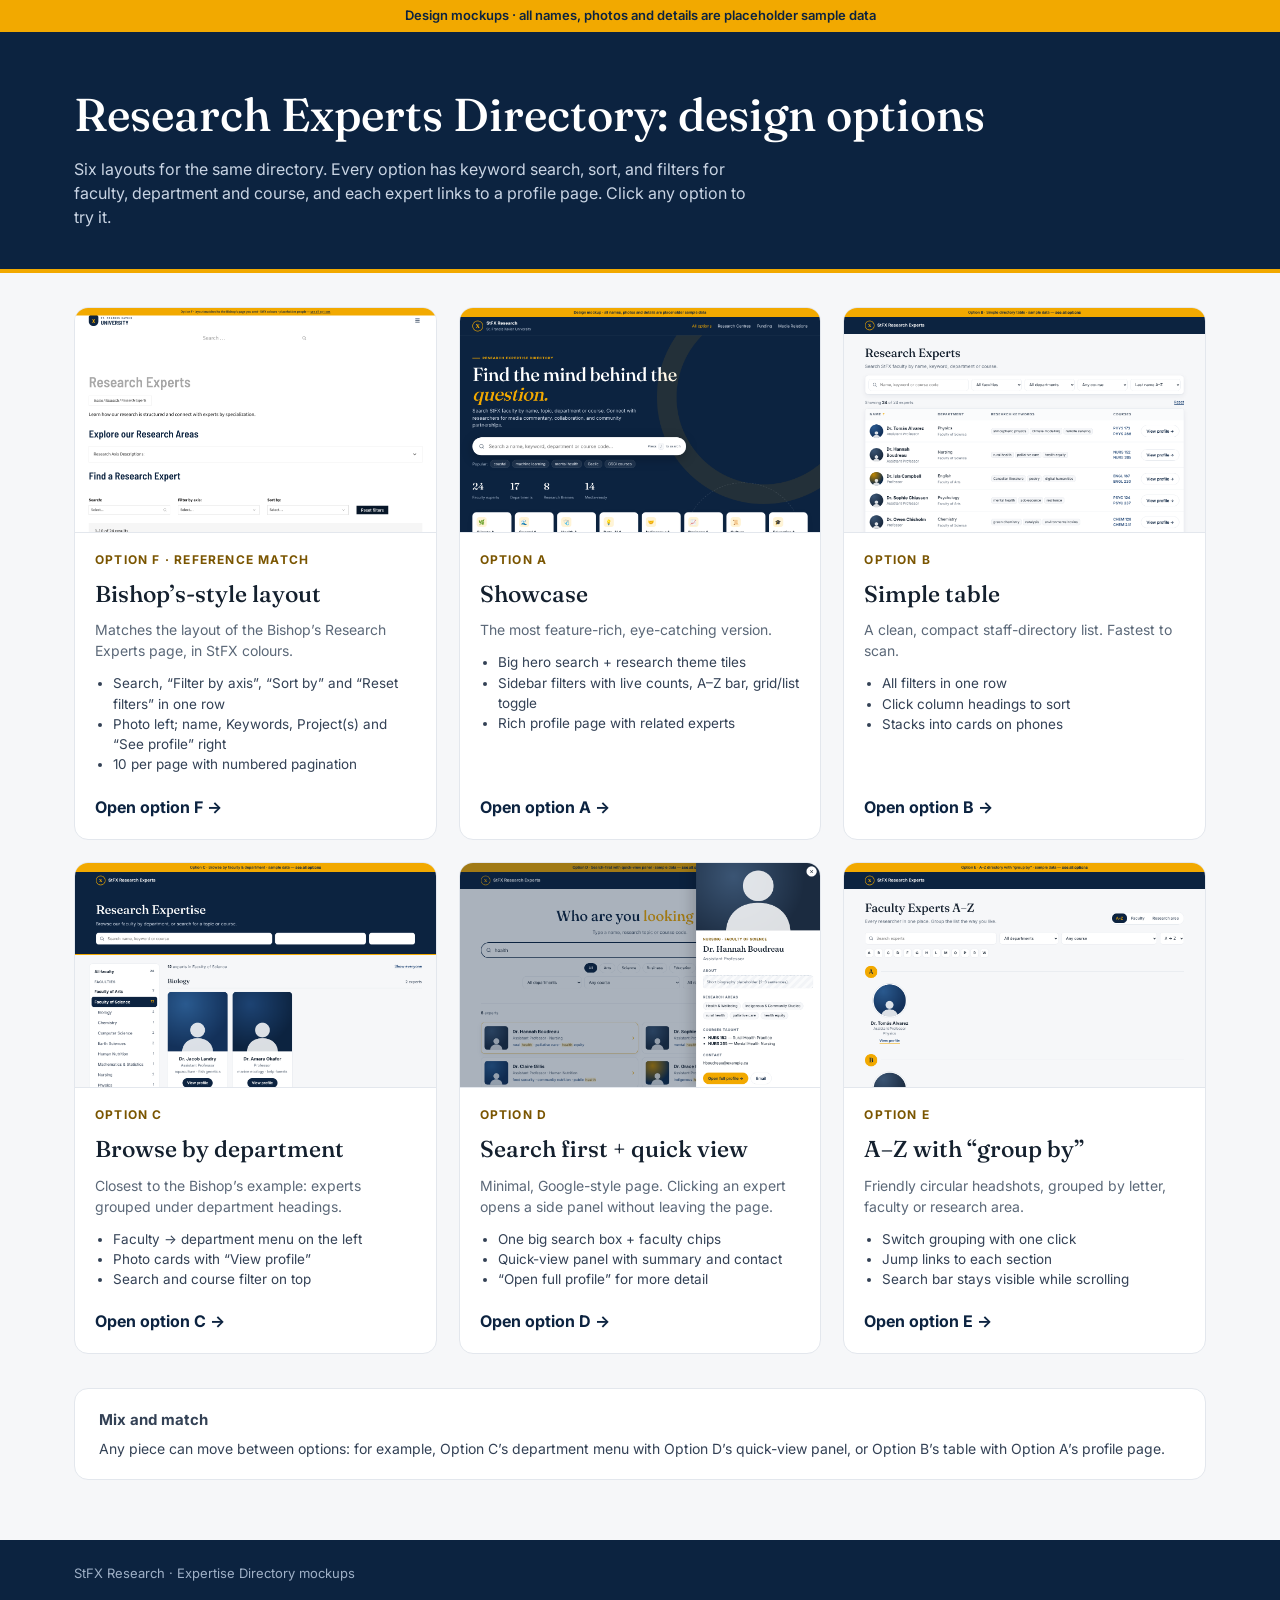
==== index.html @ ba536887 "Add research experts directory mockups (options A–F) Co-Authored-By: Claude Opus 5.5 <noreply@anthro" ====
<!doctype html>
<html lang="en">
<head>
<meta charset="utf-8"><meta name="viewport" content="width=device-width, initial-scale=1">
<title>Expert Directory Options</title>
<link href="https://fonts.googleapis.com/css2?family=Fraunces:opsz,wght@9..144,500;9..144,700&family=Inter:wght@400;500;600;700&display=swap" rel="stylesheet">
<link rel="stylesheet" href="shared.css">
<style>
  .intro{background:var(--navy);color:#fff;padding:48px 0 40px;border-bottom:4px solid var(--gold)}
  .intro h1{font-family:var(--serif);font-weight:500;font-size:clamp(30px,4.5vw,46px);margin:0 0 8px}
  .intro p{color:#c9d4e3;max-width:680px;margin:0}
  .opts{display:grid;grid-template-columns:repeat(auto-fill,minmax(340px,1fr));gap:22px;padding:34px 0}
  @media (max-width:400px){.opts{grid-template-columns:1fr}}
  .opt{background:#fff;border:1px solid var(--line);border-radius:14px;overflow:hidden;display:flex;flex-direction:column;text-decoration:none;transition:.2s}
  .opt:hover{box-shadow:0 12px 30px rgba(12,35,64,.14);transform:translateY(-3px)}
  .opt img{width:100%;aspect-ratio:16/10;object-fit:cover;object-position:top;display:block;border-bottom:1px solid var(--line);background:var(--bg)}
  .opt .b{padding:18px 20px 20px;display:flex;flex-direction:column;gap:8px;flex:1}
  .opt .l{font-size:12px;font-weight:700;letter-spacing:.1em;text-transform:uppercase;color:var(--gold-ink)}
  .opt h2{font-family:var(--serif);font-weight:500;font-size:23px;margin:0}
  .opt p{margin:0;color:var(--muted);font-size:14px}
  .opt ul{margin:4px 0 0;padding-left:18px;font-size:13.5px;color:#334155}
  .opt .go{margin-top:auto;padding-top:12px;font-weight:700;color:var(--navy)}
  .note{background:#fff;border:1px solid var(--line);border-radius:14px;padding:20px 24px;font-size:14px;color:#334155}
  .note h3{margin:0 0 6px;font-size:15px}
</style>
</head>
<body>
<div class="mockbar">Design mockups · all names, photos and details are placeholder sample data</div>
<section class="intro"><div class="wrap">
  <h1>Research Experts Directory: design options</h1>
  <p>Six layouts for the same directory. Every option has keyword search, sort, and filters for faculty, department and course, and each expert links to a profile page. Click any option to try it.</p>
</div></section>
<main class="wrap">
  <div class="opts">
    <a class="opt" href="option-f-classic.html"><img src="thumbs/f.png" alt="Option F preview"><div class="b">
      <span class="l">Option F · Reference match</span><h2>Bishop’s-style layout</h2><p>Matches the layout of the Bishop’s Research Experts page, in StFX colours.</p>
      <ul><li>Search, “Filter by axis”, “Sort by” and “Reset filters” in one row</li><li>Photo left; name, Keywords, Project(s) and “See profile” right</li><li>10 per page with numbered pagination</li></ul>
      <span class="go">Open option F →</span></div></a>
    <a class="opt" href="option-a-showcase.html"><img src="thumbs/a.png" alt="Option A preview"><div class="b">
      <span class="l">Option A</span><h2>Showcase</h2><p>The most feature-rich, eye-catching version.</p>
      <ul><li>Big hero search + research theme tiles</li><li>Sidebar filters with live counts, A–Z bar, grid/list toggle</li><li>Rich profile page with related experts</li></ul>
      <span class="go">Open option A →</span></div></a>
    <a class="opt" href="option-b-table.html"><img src="thumbs/b.png" alt="Option B preview"><div class="b">
      <span class="l">Option B</span><h2>Simple table</h2><p>A clean, compact staff-directory list. Fastest to scan.</p>
      <ul><li>All filters in one row</li><li>Click column headings to sort</li><li>Stacks into cards on phones</li></ul>
      <span class="go">Open option B →</span></div></a>
    <a class="opt" href="option-c-departments.html"><img src="thumbs/c.png" alt="Option C preview"><div class="b">
      <span class="l">Option C</span><h2>Browse by department</h2><p>Closest to the Bishop’s example: experts grouped under department headings.</p>
      <ul><li>Faculty → department menu on the left</li><li>Photo cards with “View profile”</li><li>Search and course filter on top</li></ul>
      <span class="go">Open option C →</span></div></a>
    <a class="opt" href="option-d-quickview.html"><img src="thumbs/d.png" alt="Option D preview"><div class="b">
      <span class="l">Option D</span><h2>Search first + quick view</h2><p>Minimal, Google-style page. Clicking an expert opens a side panel without leaving the page.</p>
      <ul><li>One big search box + faculty chips</li><li>Quick-view panel with summary and contact</li><li>“Open full profile” for more detail</li></ul>
      <span class="go">Open option D →</span></div></a>
    <a class="opt" href="option-e-az.html"><img src="thumbs/e.png" alt="Option E preview"><div class="b">
      <span class="l">Option E</span><h2>A–Z with “group by”</h2><p>Friendly circular headshots, grouped by letter, faculty or research area.</p>
      <ul><li>Switch grouping with one click</li><li>Jump links to each section</li><li>Search bar stays visible while scrolling</li></ul>
      <span class="go">Open option E →</span></div></a>
  </div>
  <div class="note"><h3>Mix and match</h3>Any piece can move between options: for example, Option C’s department menu with Option D’s quick-view panel, or Option B’s table with Option A’s profile page.</div>
</main>
<footer><div class="wrap">StFX Research · Expertise Directory mockups</div></footer>
</body>
</html>
---- shared.css ----
/* Shared brand tokens + chrome for options B–E. Swap colours here. */
:root{
  --navy:#0C2340; --navy-2:#1d4373; --gold:#F2A900; --gold-soft:#fff4d6; --gold-ink:#7a5500;
  --ink:#14202e; --muted:#5b6878; --line:#e3e7ed; --bg:#f6f7f9; --card:#fff; --radius:12px;
  --shadow:0 1px 2px rgba(12,35,64,.06),0 6px 18px rgba(12,35,64,.06);
  --serif:"Fraunces",Georgia,serif; --sans:"Inter",system-ui,-apple-system,"Segoe UI",Roboto,sans-serif;
}
*{box-sizing:border-box}
body{margin:0;font-family:var(--sans);color:var(--ink);background:var(--bg);line-height:1.5;-webkit-font-smoothing:antialiased}
a{color:inherit} button,input,select{font:inherit;color:inherit}
.wrap{max-width:1180px;margin:0 auto;padding:0 24px}
@media (max-width:560px){.wrap{padding:0 16px}}
mark{background:var(--gold-soft);color:var(--gold-ink);border-radius:3px;padding:0 2px}
.sr{position:absolute;width:1px;height:1px;overflow:hidden;clip:rect(0 0 0 0)}

.mockbar{background:var(--gold);color:var(--navy);font-size:13px;font-weight:600;text-align:center;padding:6px 16px}
.mockbar a{font-weight:700}
.site{background:var(--navy);color:#fff}
.site .wrap{display:flex;align-items:center;gap:12px;height:60px}
.brand{display:flex;align-items:center;gap:10px;text-decoration:none}
.brand .mark{width:34px;height:34px;border-radius:50%;border:2px solid var(--gold);display:grid;place-items:center;font-family:var(--serif);font-weight:700;color:var(--gold)}
.brand b{font-size:15px}
.site nav{margin-left:auto;font-size:14px}
.site nav a{color:#d6deea;text-decoration:none}.site nav a:hover{color:var(--gold)}

.field{height:42px;border:1px solid var(--line);border-radius:10px;padding:0 12px;background:#fff;font-size:14px;min-width:0}
.field:focus{outline:2px solid var(--gold);border-color:var(--gold)}
.search{position:relative}
.search input{width:100%;padding-left:40px}
.search svg{position:absolute;left:13px;top:50%;transform:translateY(-50%);color:var(--muted)}
.btn{display:inline-flex;align-items:center;gap:6px;border:0;border-radius:999px;padding:9px 18px;font-weight:600;font-size:14px;cursor:pointer;text-decoration:none}
.btn.gold{background:var(--gold);color:var(--navy)} .btn.gold:hover{background:#ffbc1f}
.btn.navy{background:var(--navy);color:#fff}
.btn.line{background:#fff;border:1px solid var(--line);color:var(--navy)}
.linkbtn{background:none;border:0;padding:0;color:var(--navy-2);font-weight:600;font-size:13px;cursor:pointer;text-decoration:underline;text-underline-offset:3px}
.empty{text-align:center;padding:48px 16px;color:var(--muted);background:#fff;border:1px dashed var(--line);border-radius:var(--radius)}
footer{background:var(--navy);color:#9fb0c6;font-size:13px;padding:24px 0;margin-top:60px}
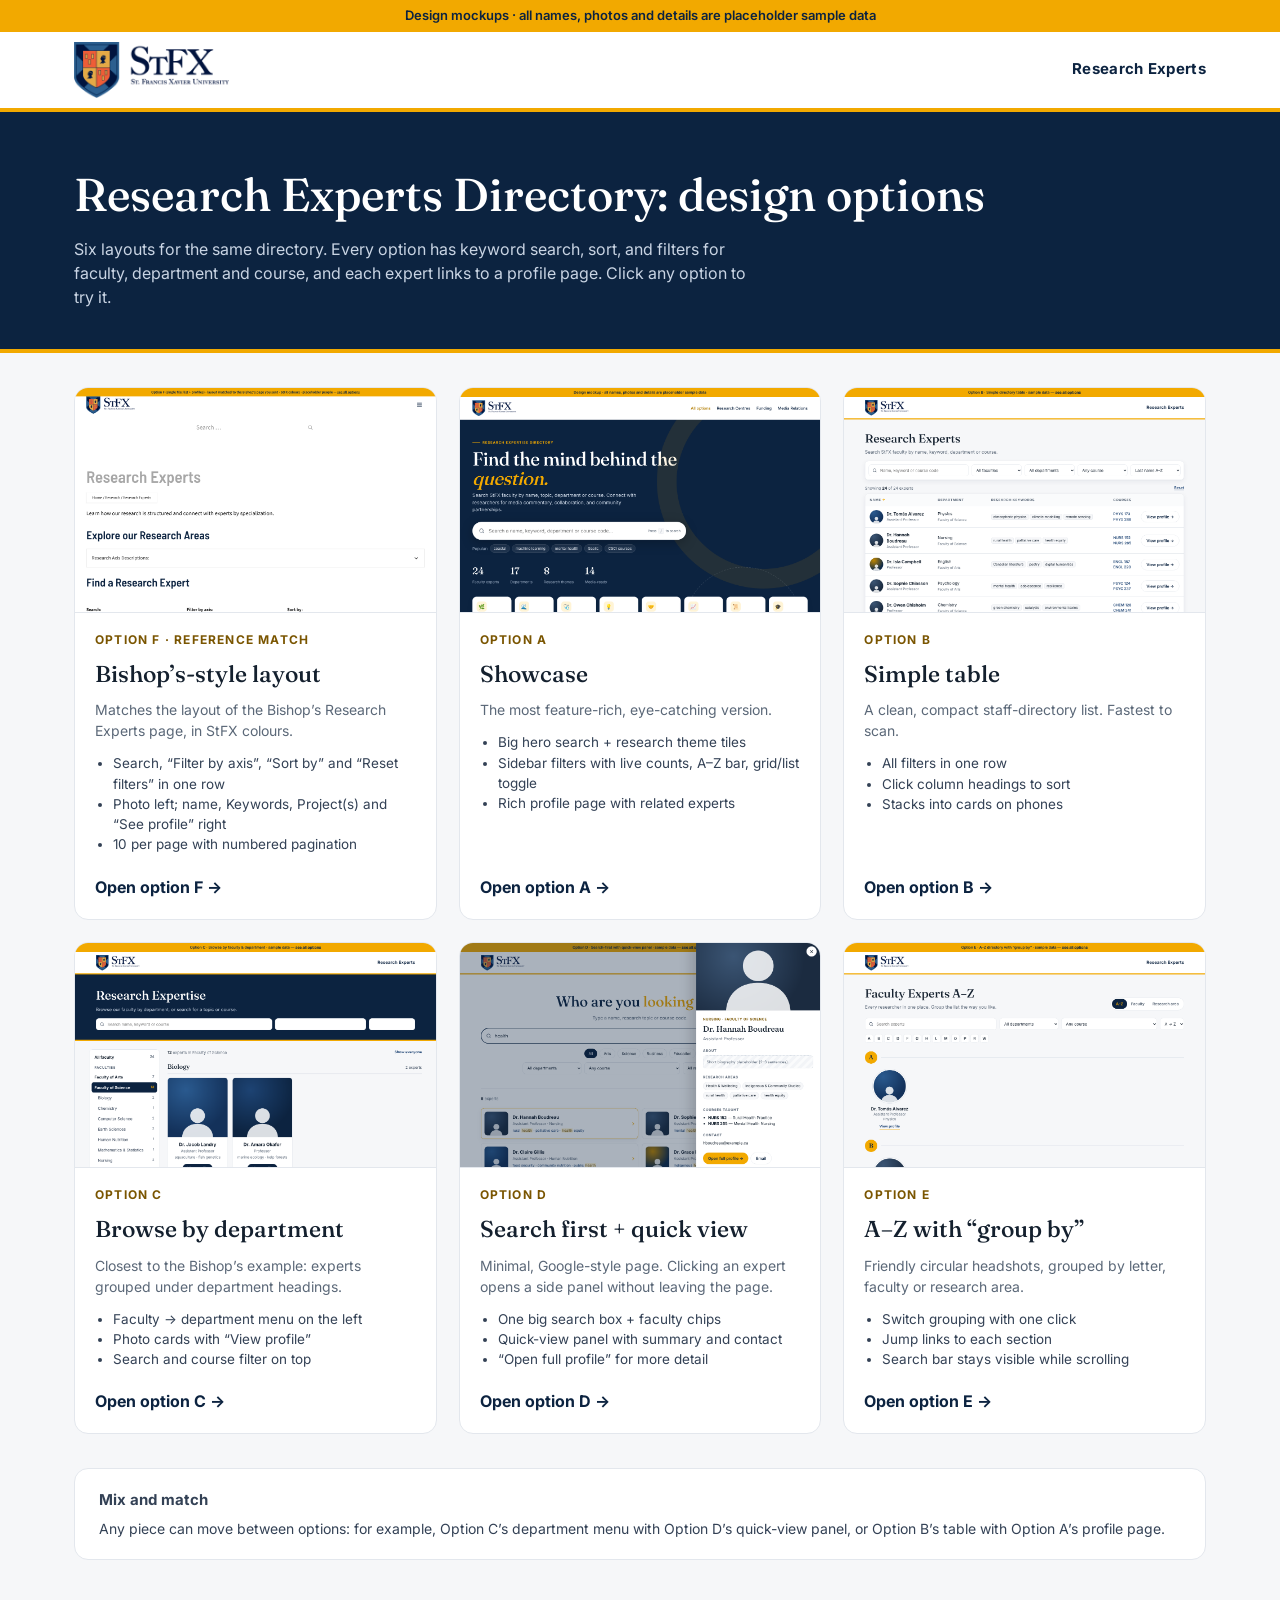
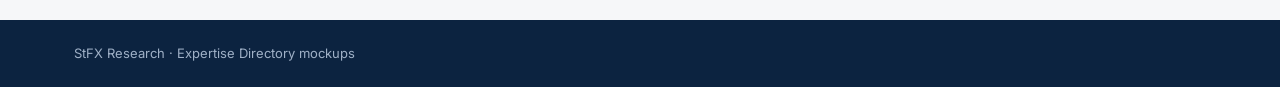
==== commit 455d93eb: "Add StFX logo to all page headers; remove footer links below 'Join the Xaverian community' Co-Author" ====
--- a/index.html
+++ b/index.html
@@ -26,6 +26,7 @@
 </head>
 <body>
 <div class="mockbar">Design mockups · all names, photos and details are placeholder sample data</div>
+<header class="site"><div class="wrap"><a class="brand" href="index.html"><img class="logo-img" src="stfx-logo.png" alt="St. Francis Xavier University" width="172" height="62"></a><span class="site-title">Research Experts</span></div></header>
 <section class="intro"><div class="wrap">
   <h1>Research Experts Directory: design options</h1>
   <p>Six layouts for the same directory. Every option has keyword search, sort, and filters for faculty, department and course, and each expert links to a profile page. Click any option to try it.</p>
--- a/shared.css
+++ b/shared.css
@@ -15,7 +15,11 @@
 
 .mockbar{background:var(--gold);color:var(--navy);font-size:13px;font-weight:600;text-align:center;padding:6px 16px}
 .mockbar a{font-weight:700}
-.site{background:var(--navy);color:#fff}
+.site{background:#fff;color:var(--navy);border-bottom:4px solid var(--gold)}
+.site .wrap{height:auto!important;padding-top:10px;padding-bottom:10px}
+.logo-img{display:block;height:56px;width:auto}
+.site-title{margin-left:auto;font-weight:700;font-size:15px;color:var(--navy);letter-spacing:.02em}
+@media (max-width:480px){.logo-img{height:44px}.site-title{display:none}}
 .site .wrap{display:flex;align-items:center;gap:12px;height:60px}
 .brand{display:flex;align-items:center;gap:10px;text-decoration:none}
 .brand .mark{width:34px;height:34px;border-radius:50%;border:2px solid var(--gold);display:grid;place-items:center;font-family:var(--serif);font-weight:700;color:var(--gold)}
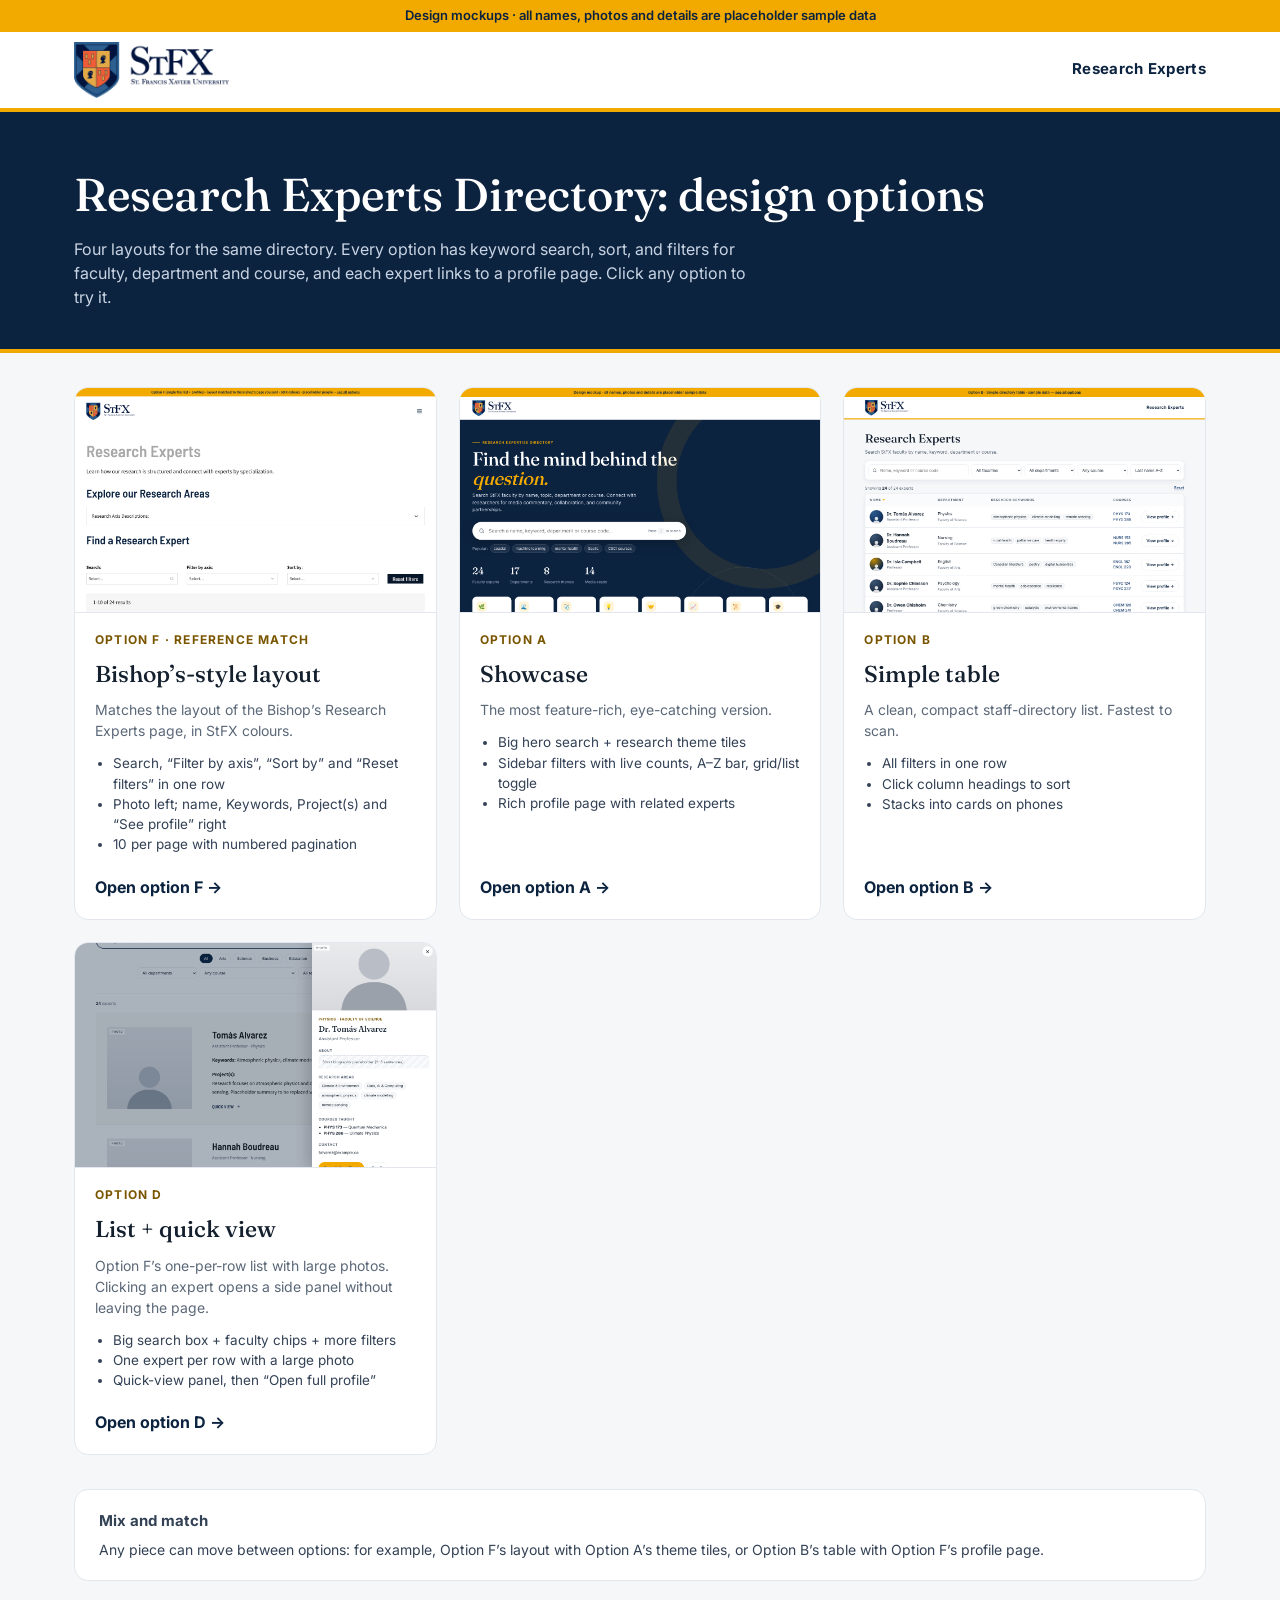
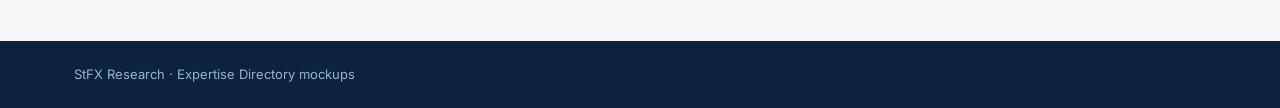
==== commit aeee6970: "Remove options C and E; Option D: Option F-style one-per-row list with quick-view panel Co-Authored-" ====
--- a/index.html
+++ b/index.html
@@ -29,7 +29,7 @@
 <header class="site"><div class="wrap"><a class="brand" href="index.html"><img class="logo-img" src="stfx-logo.png" alt="St. Francis Xavier University" width="172" height="62"></a><span class="site-title">Research Experts</span></div></header>
 <section class="intro"><div class="wrap">
   <h1>Research Experts Directory: design options</h1>
-  <p>Six layouts for the same directory. Every option has keyword search, sort, and filters for faculty, department and course, and each expert links to a profile page. Click any option to try it.</p>
+  <p>Four layouts for the same directory. Every option has keyword search, sort, and filters for faculty, department and course, and each expert links to a profile page. Click any option to try it.</p>
 </div></section>
 <main class="wrap">
   <div class="opts">
@@ -45,20 +45,12 @@
       <span class="l">Option B</span><h2>Simple table</h2><p>A clean, compact staff-directory list. Fastest to scan.</p>
       <ul><li>All filters in one row</li><li>Click column headings to sort</li><li>Stacks into cards on phones</li></ul>
       <span class="go">Open option B →</span></div></a>
-    <a class="opt" href="option-c-departments.html"><img src="thumbs/c.png" alt="Option C preview"><div class="b">
-      <span class="l">Option C</span><h2>Browse by department</h2><p>Closest to the Bishop’s example: experts grouped under department headings.</p>
-      <ul><li>Faculty → department menu on the left</li><li>Photo cards with “View profile”</li><li>Search and course filter on top</li></ul>
-      <span class="go">Open option C →</span></div></a>
     <a class="opt" href="option-d-quickview.html"><img src="thumbs/d.png" alt="Option D preview"><div class="b">
-      <span class="l">Option D</span><h2>Search first + quick view</h2><p>Minimal, Google-style page. Clicking an expert opens a side panel without leaving the page.</p>
-      <ul><li>One big search box + faculty chips</li><li>Quick-view panel with summary and contact</li><li>“Open full profile” for more detail</li></ul>
+      <span class="l">Option D</span><h2>List + quick view</h2><p>Option F’s one-per-row list with large photos. Clicking an expert opens a side panel without leaving the page.</p>
+      <ul><li>Big search box + faculty chips + more filters</li><li>One expert per row with a large photo</li><li>Quick-view panel, then “Open full profile”</li></ul>
       <span class="go">Open option D →</span></div></a>
-    <a class="opt" href="option-e-az.html"><img src="thumbs/e.png" alt="Option E preview"><div class="b">
-      <span class="l">Option E</span><h2>A–Z with “group by”</h2><p>Friendly circular headshots, grouped by letter, faculty or research area.</p>
-      <ul><li>Switch grouping with one click</li><li>Jump links to each section</li><li>Search bar stays visible while scrolling</li></ul>
-      <span class="go">Open option E →</span></div></a>
   </div>
-  <div class="note"><h3>Mix and match</h3>Any piece can move between options: for example, Option C’s department menu with Option D’s quick-view panel, or Option B’s table with Option A’s profile page.</div>
+  <div class="note"><h3>Mix and match</h3>Any piece can move between options: for example, Option F’s layout with Option A’s theme tiles, or Option B’s table with Option F’s profile page.</div>
 </main>
 <footer><div class="wrap">StFX Research · Expertise Directory mockups</div></footer>
 </body>
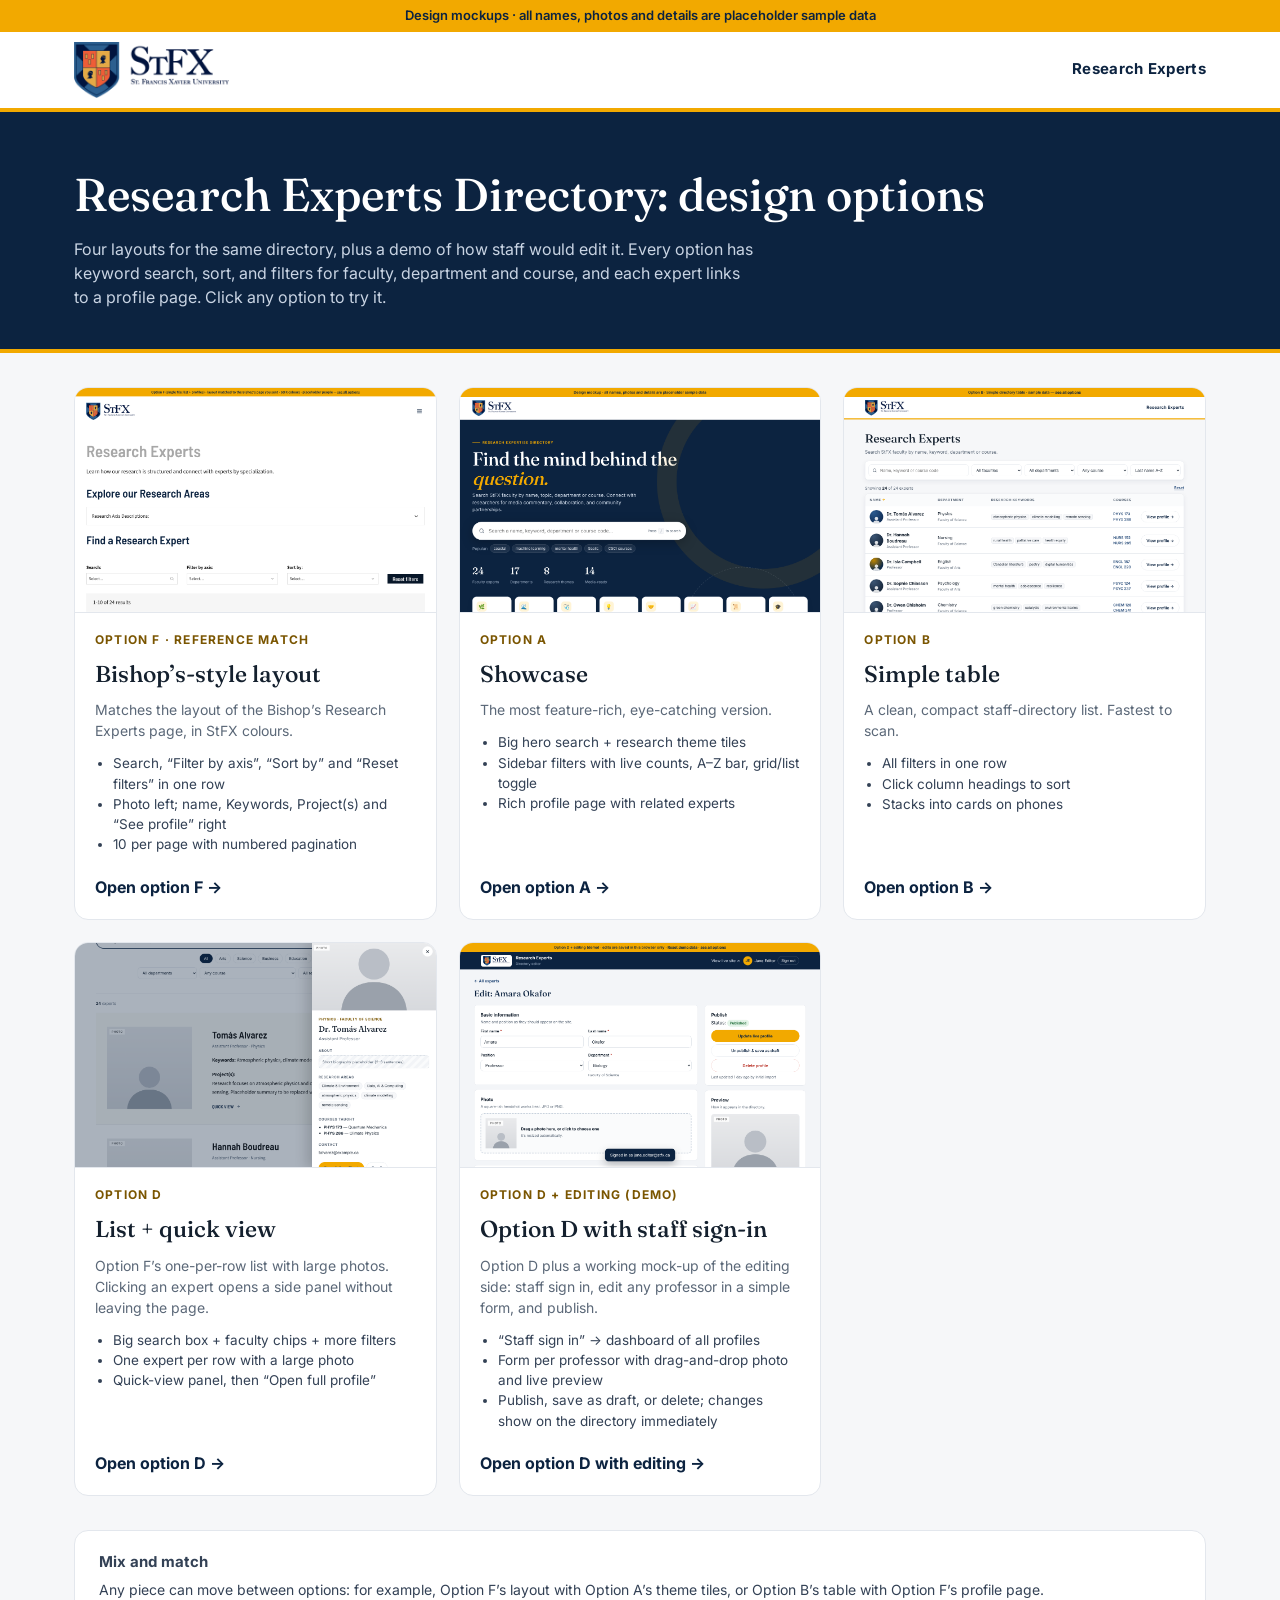
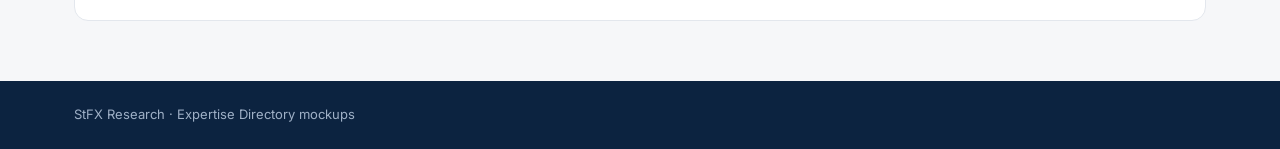
==== commit 20676f38: "Add Option D with editing: staff sign-in, dashboard and per-professor edit form (demo) Co-Authored-B" ====
--- a/index.html
+++ b/index.html
@@ -29,7 +29,7 @@
 <header class="site"><div class="wrap"><a class="brand" href="index.html"><img class="logo-img" src="stfx-logo.png" alt="St. Francis Xavier University" width="172" height="62"></a><span class="site-title">Research Experts</span></div></header>
 <section class="intro"><div class="wrap">
   <h1>Research Experts Directory: design options</h1>
-  <p>Four layouts for the same directory. Every option has keyword search, sort, and filters for faculty, department and course, and each expert links to a profile page. Click any option to try it.</p>
+  <p>Four layouts for the same directory, plus a demo of how staff would edit it. Every option has keyword search, sort, and filters for faculty, department and course, and each expert links to a profile page. Click any option to try it.</p>
 </div></section>
 <main class="wrap">
   <div class="opts">
@@ -49,6 +49,11 @@
       <span class="l">Option D</span><h2>List + quick view</h2><p>Option F’s one-per-row list with large photos. Clicking an expert opens a side panel without leaving the page.</p>
       <ul><li>Big search box + faculty chips + more filters</li><li>One expert per row with a large photo</li><li>Quick-view panel, then “Open full profile”</li></ul>
       <span class="go">Open option D →</span></div></a>
+    <a class="opt" href="option-d-editable.html"><img src="thumbs/d-edit.png" alt="Option D with editing preview"><div class="b">
+      <span class="l">Option D + editing (demo)</span><h2>Option D with staff sign-in</h2><p>Option D plus a working mock-up of the editing side: staff sign in, edit any professor in a simple form, and publish.</p>
+      <ul><li>“Staff sign in” → dashboard of all profiles</li><li>Form per professor with drag-and-drop photo and live preview</li><li>Publish, save as draft, or delete; changes show on the directory immediately</li></ul>
+      <span class="go">Open option D with editing →</span></div></a>
+
   </div>
   <div class="note"><h3>Mix and match</h3>Any piece can move between options: for example, Option F’s layout with Option A’s theme tiles, or Option B’s table with Option F’s profile page.</div>
 </main>
